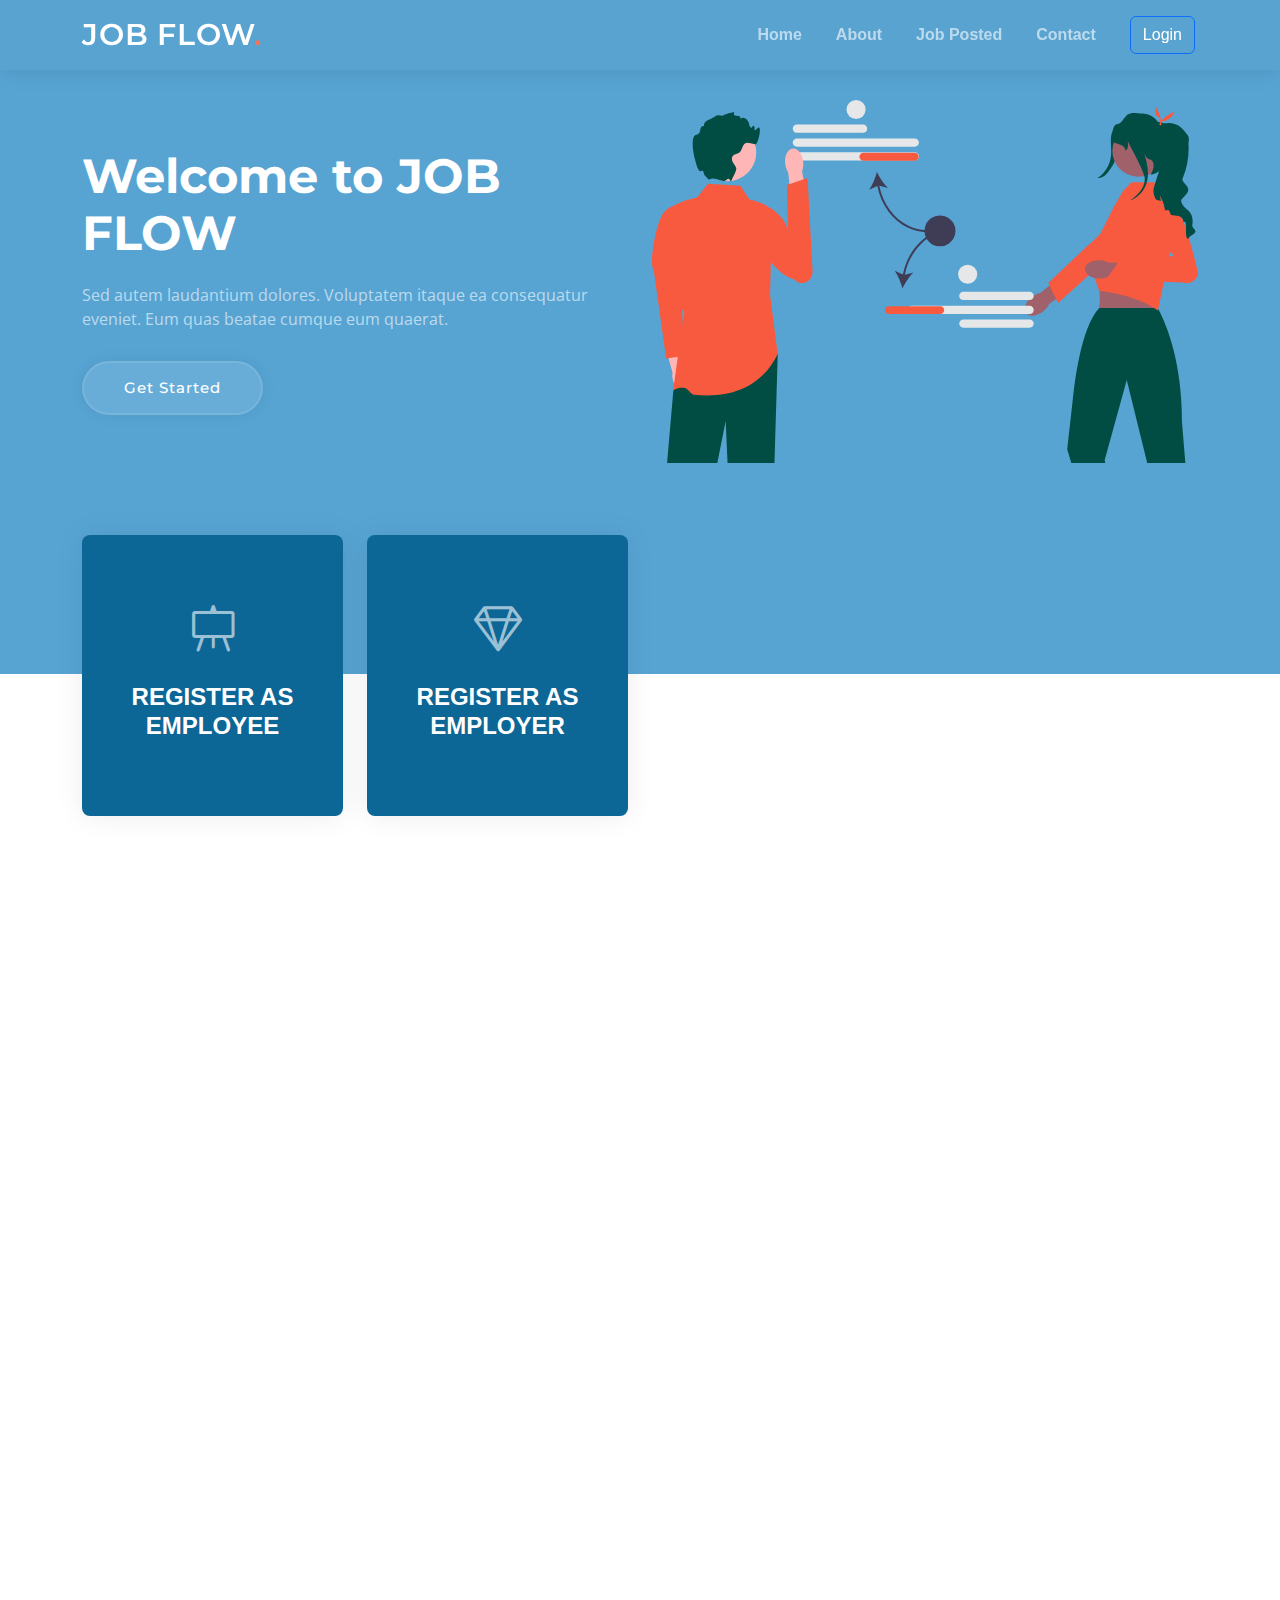
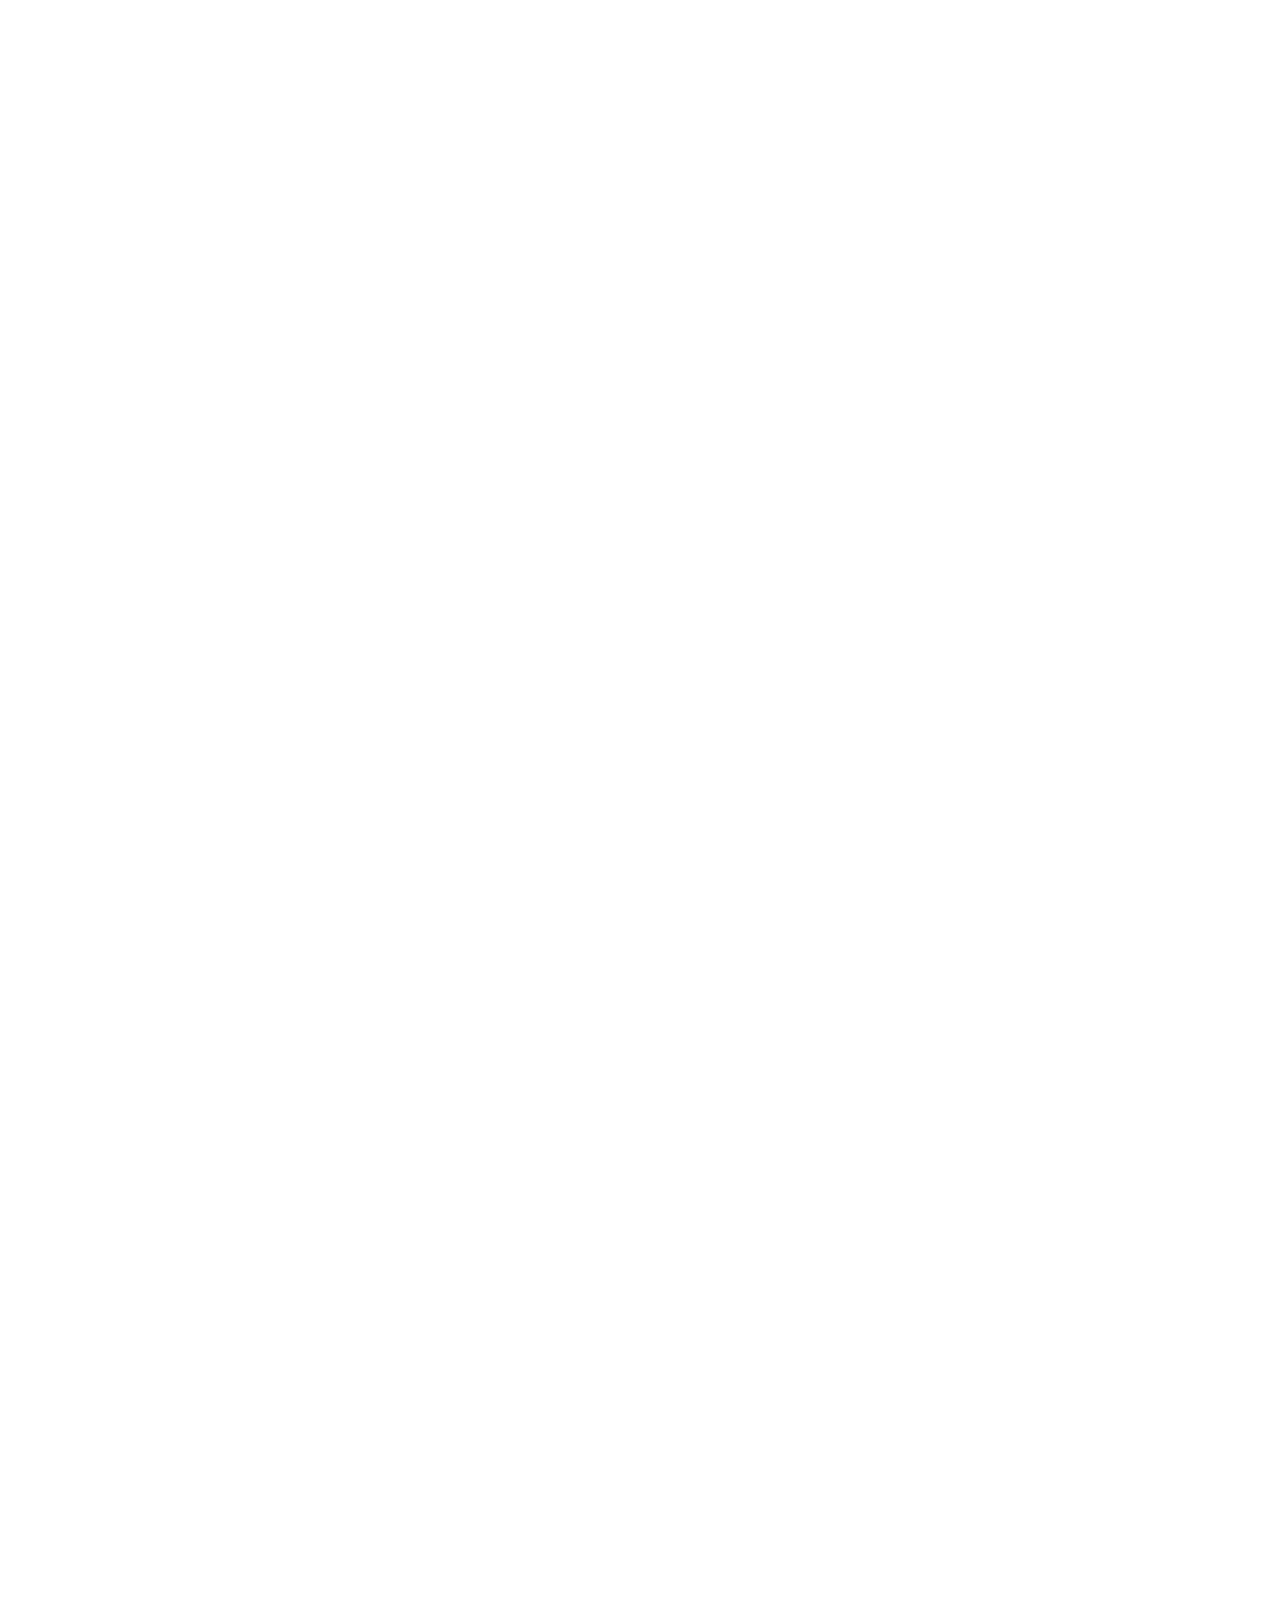
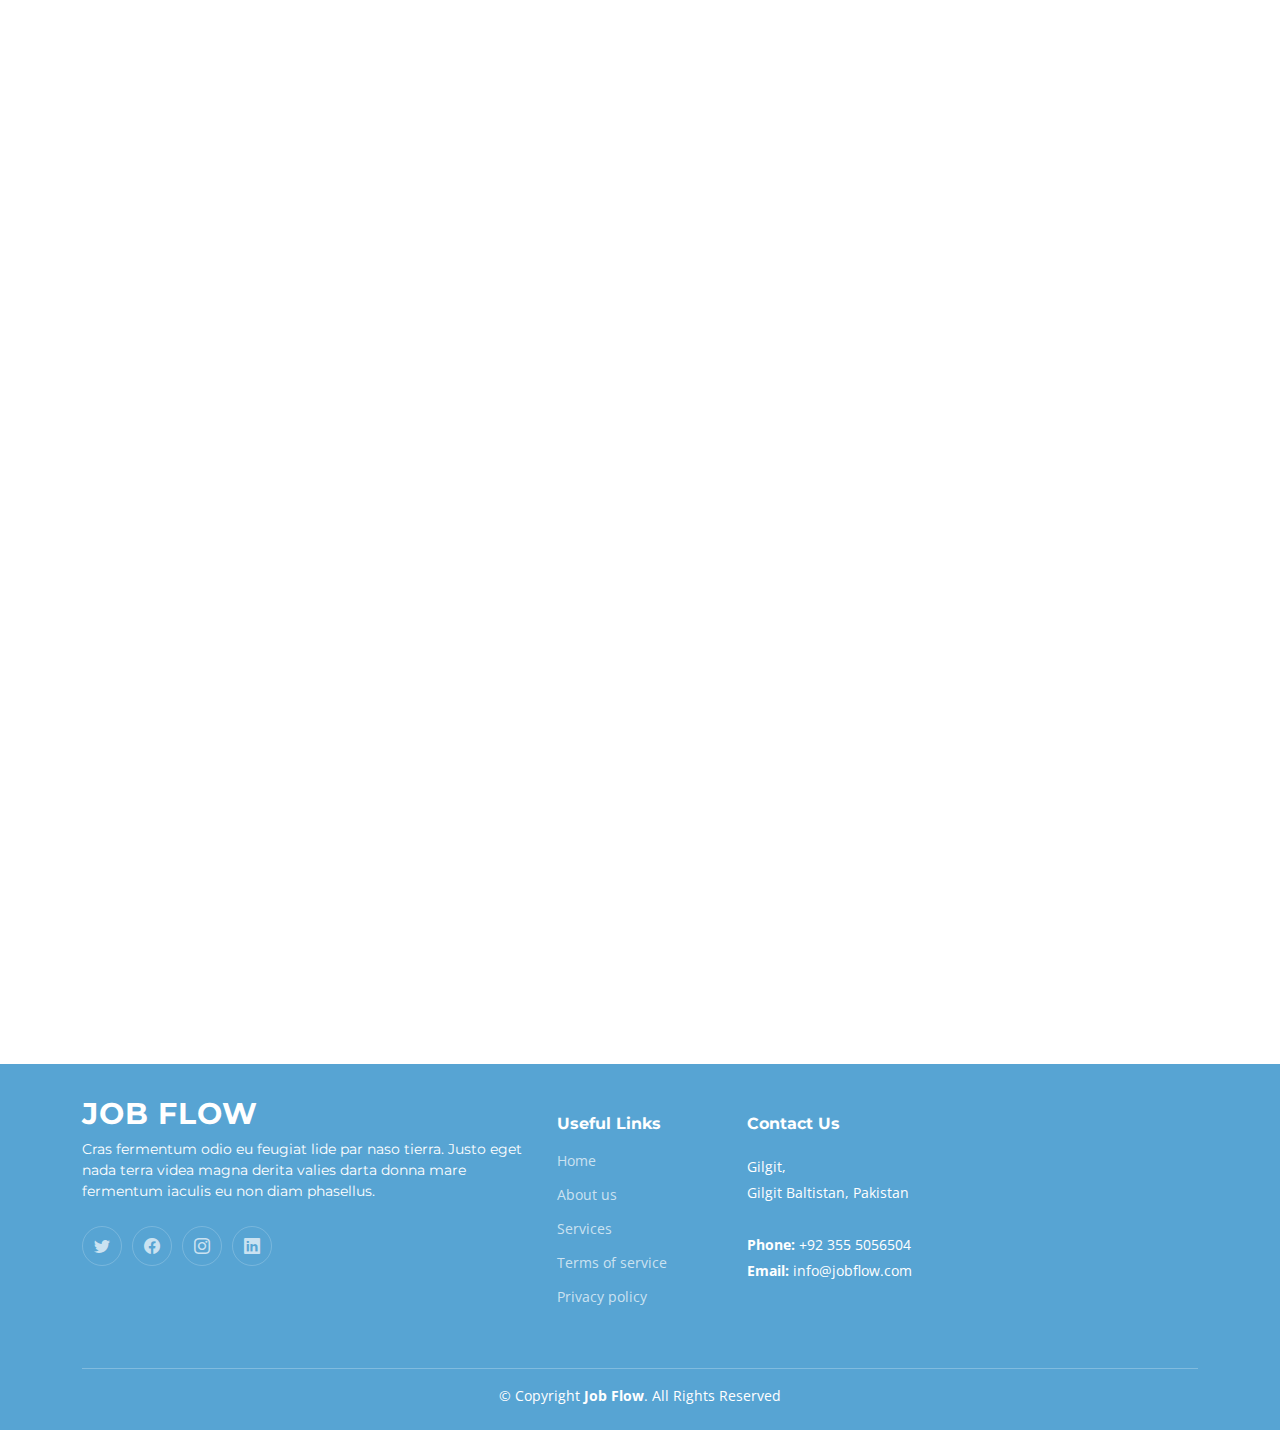
==== index.html @ 8fb9b3c7 "first changes" ====
<!DOCTYPE html>
<html lang="en">

<head>
  <meta charset="utf-8">
  <meta content="width=device-width, initial-scale=1.0" name="viewport">

  <title>JOb Flow</title>
  <meta content="" name="description">
  <meta content="" name="keywords">

  <!-- Favicons -->
  

  <!-- Google Fonts -->
  <link rel="preconnect" href="https://fonts.googleapis.com">
  <link rel="preconnect" href="https://fonts.gstatic.com" crossorigin>
  <link href="https://fonts.googleapis.com/css2?family=Open+Sans:ital,wght@0,300;0,400;0,500;0,600;0,700;1,300;1,400;1,600;1,700&family=Montserrat:ital,wght@0,300;0,400;0,500;0,600;0,700;1,300;1,400;1,500;1,600;1,700&family=Raleway:ital,wght@0,300;0,400;0,500;0,600;0,700;1,300;1,400;1,500;1,600;1,700&display=swap" rel="stylesheet">

  <!-- Vendor CSS Files -->
  <link href="assets/vendor/bootstrap/css/bootstrap.min.css" rel="stylesheet">
  <link href="assets/vendor/bootstrap-icons/bootstrap-icons.css" rel="stylesheet">
  <link href="assets/vendor/aos/aos.css" rel="stylesheet">
  <link href="assets/vendor/glightbox/css/glightbox.min.css" rel="stylesheet">
  <link href="assets/vendor/swiper/swiper-bundle.min.css" rel="stylesheet">

  <!-- Template Main CSS File -->
  <link href="assets/css/main.css" rel="stylesheet">

</head>

<body>

  <!-- ======= Header ======= -->
  <section id="topbar" class="topbar d-flex align-items-center">
    <div class="container d-flex justify-content-center justify-content-md-between">
      <div class="contact-info d-flex align-items-center">
        <i class="bi bi-envelope d-flex align-items-center"><a href="mailto:contact@example.com">contact@example.com</a></i>
        <i class="bi bi-phone d-flex align-items-center ms-4"><span>+1 5589 55488 55</span></i>
      </div>
      <div class="social-links d-none d-md-flex align-items-center">
        <a href="#" class="twitter"><i class="bi bi-twitter"></i></a>
        <a href="#" class="facebook"><i class="bi bi-facebook"></i></a>
        <a href="#" class="instagram"><i class="bi bi-instagram"></i></a>
        <a href="#" class="linkedin"><i class="bi bi-linkedin"></i></i></a>
      </div>
    </div>
  </section><!-- End Top Bar -->

  <header id="header" class="header d-flex align-items-center">

    <div class="container-fluid container-xl d-flex align-items-center justify-content-between">
      <a href="index.html" class="logo d-flex align-items-center">
        <!-- Uncomment the line below if you also wish to use an image logo -->
        <!-- <img src="assets/img/logo.png" alt=""> -->
        <h1>JOB FLOW<span>.</span></h1>
      </a>
      <nav id="navbar" class="navbar">
        <ul>
          <li><a href="#hero">Home</a></li>
          <li><a href="#about">About</a></li>
          <li><a href="./jobs.html">Job Posted</a></li>


          <li><a href="#contact">Contact</a></li>
          
         
            <!-- <li><a href="./register.html" class=""><button class="btn btn-outline-primary text-light text-capitalize ">login/register as Employee</button></a></li> -->
            <li><a href="./login.html" class=""><button class="btn btn-outline-primary text-white text-capitalize">login</button></a></li>
          
          </li>
        </ul>
      </nav><!-- .navbar -->

      <i class="mobile-nav-toggle mobile-nav-show bi bi-list"></i>
      <i class="mobile-nav-toggle mobile-nav-hide d-none bi bi-x"></i>

    </div>
  </header><!-- End Header -->
  <!-- End Header -->

  <!-- ======= Hero Section ======= -->
  <section id="hero" class="hero">
    <div class="container position-relative">
      <div class="row gy-5" data-aos="fade-in">
        <div class="col-lg-6 order-2 order-lg-1 d-flex flex-column justify-content-center text-center text-lg-start">
          <h2>Welcome to <span>JOB FLOW</span></h2>
          <p>Sed autem laudantium dolores. Voluptatem itaque ea consequatur eveniet. Eum quas beatae cumque eum quaerat.</p>
          <div class="d-flex justify-content-center justify-content-lg-start">
            <a href="#about" class="btn-get-started">Get Started</a>
            <!-- <a href="https://www.youtube.com/watch?v=LXb3EKWsInQ" class="glightbox btn-watch-video d-flex align-items-center"><i class="bi bi-play-circle"></i><span>Watch Video</span></a> -->
          </div>
        </div>
        <div class="col-lg-6 order-1 order-lg-2">
          <img src="assets/img/hero-img.svg" class="img-fluid" alt="" data-aos="zoom-out" data-aos-delay="100">
        </div>
      </div>
    </div>

    <div class="icon-boxes position-relative">
      <div class="container position-relative">
        <div class="row gy-4 mt-5">

          <div class="col-xl-3 col-md-6" data-aos="fade-up" data-aos-delay="100">
            <div class="icon-box">
              <div class="icon"><i class="bi bi-easel"></i></div>
              <h4 class="title"><a href="./register.html" class="stretched-link">REGISTER AS EMPLOYEE</a></h4>
            </div>
          </div><!--End Icon Box -->

          <div class="col-xl-3 col-md-6" data-aos="fade-up" data-aos-delay="200">
            <div class="icon-box">
              <div class="icon"><i class="bi bi-gem"></i></div>
              <h4 class="title"><a href="./emploter.html" class="stretched-link">REGISTER AS EMPLOYER</a></h4>
            </div>
          </div><!--End Icon Box -->

          

        </div>
      </div>
    </div>

    </div>
  </section>
  <!-- End Hero Section -->

  <main id="main">

    <!-- ======= About Us Section ======= -->
    <section id="about" class="about">
      <div class="container" data-aos="fade-up">

        <div class="section-header">
          <h2>About Us</h2>
          <p>At Job Flow, we are dedicated to revolutionizing the way individuals navigate their professional journeys. As an innovative online hearing company, we recognize the crucial role that effective communication plays in the employment landscape. Our platform serves as a dynamic bridge, connecting talented individuals with exciting career opportunities through streamlined and accessible virtual processes.</p>
        </div>

        <div class="row gy-4">
          <div class="col-lg-6">
            <!-- <h3>Voluptatem dignissimos provident quasi corporis</h3> -->
            <img src="assets/img/about.jpg" class="img-fluid rounded-4 mb-4" alt="">
           
            <h3>OUR MISSION</h3>
            <p>Our mission at Job Flow is to empower individuals to take control of their careers and help organizations discover the right talent seamlessly. We aim to create a virtual space that fosters meaningful connections, propelling careers forward and contributing to the growth of businesses.</p>
            <ul class="list-unstyled">
              <h3>Why Choose Job Flow</h3>
              <li><i class="bi bi-check-circle-fill"  style="color: rgb(14, 149, 186);"></i> <span class="text-primary fw-bold ps-1">Accessibility</span></li>
              <p> Access job opportunities and talent from anywhere, breaking down traditional barriers.</p>
              <li><i class="bi bi-check-circle-fill"  style="color: rgb(14, 149, 186);"></i><span class="text-primary fw-bold ps-1">Efficiency</span> </li>
              <p> Streamline your hiring process, saving time and resources.</p>
              <li><i class="bi bi-check-circle-fill" style="color: rgb(14, 149, 186);"></i><span class="text-primary fw-bold ps-1">Inclusivity</span> </li>
              <p>Foster a diverse workforce by eliminating geographical constraints.</p>
              <li><i class="bi bi-check-circle-fill"  style="color: rgb(14, 149, 186);"></i><span class="text-primary fw-bold ps-1">Privacy</span> </li>
              <p>Trust in our commitment to keeping your information confidential and secure.</p>
              
            </ul>
          </div>
          <div class="col-lg-6">
            <div class="content ps-0 ps-lg-5">
              <p class="fst-italic">
                Lorem ipsum dolor sit amet, consectetur adipiscing elit, sed do eiusmod tempor incididunt ut labore et dolore
                magna aliqua.
              </p>
              <ul>
                <li><i class="bi bi-check-circle-fill"></i> Virtual Hearings:</li>
                <p>Job Flow eliminates geographical barriers by offering virtual hearings. Candidates can participate in interviews, assessments, and discussions from the comfort of their own space, fostering a more inclusive and efficient hiring process.</p>
                <li><i class="bi bi-check-circle-fill"></i> Cutting-edge Technology:</li>
                <p>We leverage state-of-the-art technology to ensure a seamless and user-friendly experience for both employers and candidates. Our platform integrates advanced audio and video tools to facilitate clear communication during online hearings.

                </p>
                <li><i class="bi bi-check-circle-fill"></i> Privacy and Security: </li>
                <p>At Job Flow, we understand the importance of confidentiality in the job search process. Our robust security measures safeguard all personal and professional information, providing a secure environment for candidates and employers alike.

                </p>
                <li><i class="bi bi-check-circle-fill"></i> Efficient Recruitment Process: </li>
                <p>We streamline the recruitment process, saving time and resources for both employers and candidates. Through Job Flow, companies can identify top talent efficiently, while job seekers can explore diverse opportunities without unnecessary delays.

                </p>

              </ul>
              

              <div class="position-relative mt-4">
                <img src="assets/img/about-2.jpg" class="img-fluid rounded-4" alt="">
                <a href="https://www.youtube.com/watch?v=LXb3EKWsInQ" class="glightbox play-btn"></a>
              </div>
            </div>
          </div>
        </div>
<hr>
      </div>
    </section><!-- End About Us Section -->







    <!--===== recenet jobs section ======== -->

   


    <!--===== recenet jobs section end here ======== -->

    <!-- ======= Clients Section ======= -->
    <section id="clients" class="clients">
      <div class="container" data-aos="zoom-out">

        <div class="clients-slider swiper">
          <div class="swiper-wrapper align-items-center">
            <div class="swiper-slide"><img src="assets/img/clients/client-1.png" class="img-fluid" alt=""></div>
            <div class="swiper-slide"><img src="assets/img/clients/client-2.png" class="img-fluid" alt=""></div>
            <div class="swiper-slide"><img src="assets/img/clients/client-3.png" class="img-fluid" alt=""></div>
            <div class="swiper-slide"><img src="assets/img/clients/client-4.png" class="img-fluid" alt=""></div>
            <div class="swiper-slide"><img src="assets/img/clients/client-5.png" class="img-fluid" alt=""></div>
            <div class="swiper-slide"><img src="assets/img/clients/client-6.png" class="img-fluid" alt=""></div>
            <div class="swiper-slide"><img src="assets/img/clients/client-7.png" class="img-fluid" alt=""></div>
            <div class="swiper-slide"><img src="assets/img/clients/client-8.png" class="img-fluid" alt=""></div>
          </div>
        </div>

      </div>
    </section><!-- End Clients Section -->

    <!-- ======= Stats Counter Section ======= -->
    <section id="stats-counter" class="stats-counter">
      <div class="container" data-aos="fade-up">

        <div class="row gy-4 align-items-center">

          <div class="col-lg-6">
            <img src="assets/img/stats-img.svg" alt="" class="img-fluid">
          </div>

          <div class="col-lg-6">

            <div class="stats-item d-flex align-items-center">
              <span data-purecounter-start="0" data-purecounter-end="232" data-purecounter-duration="1" class="purecounter"></span>
              <p><strong>Happy Clients</strong> consequuntur quae diredo para mesta</p>
            </div><!-- End Stats Item -->

            <div class="stats-item d-flex align-items-center">
              <span data-purecounter-start="0" data-purecounter-end="521" data-purecounter-duration="1" class="purecounter"></span>
              <p><strong> Total Employees</strong> adipisci atque cum quia aut</p>
            </div><!-- End Stats Item -->

            <div class="stats-item d-flex align-items-center">
              <span data-purecounter-start="0" data-purecounter-end="453" data-purecounter-duration="1" class="purecounter"></span>
              <p><strong>Total Employers</strong> aut commodi quaerat</p>
            </div><!-- End Stats Item -->

          </div>

        </div>

      </div>
    </section><!-- End Stats Counter Section -->

   

    <!-- ======= Testimonials Section ======= -->
    <section id="testimonials" class="testimonials">
      <div class="container" data-aos="fade-up">

        <div class="section-header">
          <h2>Testimonials</h2>
          <p>Discover what others are saying about Job Flow - Where seamless connections meet transformative career experiences. Read our reviews to unlock the potential of your professional journey</p>
        </div>

        <div class="slides-3 swiper" data-aos="fade-up" data-aos-delay="100">
          <div class="swiper-wrapper">

            <div class="swiper-slide">
              <div class="testimonial-wrap">
                <div class="testimonial-item">
                  <div class="d-flex align-items-center">
                    <img src="assets/img/testimonials/testimonials-1.jpg" class="testimonial-img flex-shrink-0" alt="">
                    <div>
                      <h3>Saul Goodman</h3>
                      <h4>Ceo &amp; Founder</h4>
                      <div class="stars">
                        <i class="bi bi-star-fill"></i><i class="bi bi-star-fill"></i><i class="bi bi-star-fill"></i><i class="bi bi-star-fill"></i><i class="bi bi-star-fill"></i>
                      </div>
                    </div>
                  </div>
                  <p>
                    <i class="bi bi-quote quote-icon-left"></i>
                    Proin iaculis purus consequat sem cure digni ssim donec porttitora entum suscipit rhoncus. Accusantium quam, ultricies eget id, aliquam eget nibh et. Maecen aliquam, risus at semper.
                    <i class="bi bi-quote quote-icon-right"></i>
                  </p>
                </div>
              </div>
            </div><!-- End testimonial item -->

            <div class="swiper-slide">
              <div class="testimonial-wrap">
                <div class="testimonial-item">
                  <div class="d-flex align-items-center">
                    <img src="assets/img/testimonials/testimonials-2.jpg" class="testimonial-img flex-shrink-0" alt="">
                    <div>
                      <h3>Sara Wilsson</h3>
                      <h4>Designer</h4>
                      <div class="stars">
                        <i class="bi bi-star-fill"></i><i class="bi bi-star-fill"></i><i class="bi bi-star-fill"></i><i class="bi bi-star-fill"></i><i class="bi bi-star-fill"></i>
                      </div>
                    </div>
                  </div>
                  <p>
                    <i class="bi bi-quote quote-icon-left"></i>
                    Export tempor illum tamen malis malis eram quae irure esse labore quem cillum quid cillum eram malis quorum velit fore eram velit sunt aliqua noster fugiat irure amet legam anim culpa.
                    <i class="bi bi-quote quote-icon-right"></i>
                  </p>
                </div>
              </div>
            </div><!-- End testimonial item -->

            <div class="swiper-slide">
              <div class="testimonial-wrap">
                <div class="testimonial-item">
                  <div class="d-flex align-items-center">
                    <img src="assets/img/testimonials/testimonials-3.jpg" class="testimonial-img flex-shrink-0" alt="">
                    <div>
                      <h3>Jena Karlis</h3>
                      <h4>Store Owner</h4>
                      <div class="stars">
                        <i class="bi bi-star-fill"></i><i class="bi bi-star-fill"></i><i class="bi bi-star-fill"></i><i class="bi bi-star-fill"></i><i class="bi bi-star-fill"></i>
                      </div>
                    </div>
                  </div>
                  <p>
                    <i class="bi bi-quote quote-icon-left"></i>
                    Enim nisi quem export duis labore cillum quae magna enim sint quorum nulla quem veniam duis minim tempor labore quem eram duis noster aute amet eram fore quis sint minim.
                    <i class="bi bi-quote quote-icon-right"></i>
                  </p>
                </div>
              </div>
            </div><!-- End testimonial item -->

            <div class="swiper-slide">
              <div class="testimonial-wrap">
                <div class="testimonial-item">
                  <div class="d-flex align-items-center">
                    <img src="assets/img/testimonials/testimonials-4.jpg" class="testimonial-img flex-shrink-0" alt="">
                    <div>
                      <h3>Matt Brandon</h3>
                      <h4>Freelancer</h4>
                      <div class="stars">
                        <i class="bi bi-star-fill"></i><i class="bi bi-star-fill"></i><i class="bi bi-star-fill"></i><i class="bi bi-star-fill"></i><i class="bi bi-star-fill"></i>
                      </div>
                    </div>
                  </div>
                  <p>
                    <i class="bi bi-quote quote-icon-left"></i>
                    Fugiat enim eram quae cillum dolore dolor amet nulla culpa multos export minim fugiat minim velit minim dolor enim duis veniam ipsum anim magna sunt elit fore quem dolore.
                    <i class="bi bi-quote quote-icon-right"></i>
                  </p>
                </div>
              </div>
            </div><!-- End testimonial item -->

            <div class="swiper-slide">
              <div class="testimonial-wrap">
                <div class="testimonial-item">
                  <div class="d-flex align-items-center">
                    <img src="assets/img/testimonials/testimonials-5.jpg" class="testimonial-img flex-shrink-0" alt="">
                    <div>
                      <h3>John Larson</h3>
                      <h4>Entrepreneur</h4>
                      <div class="stars">
                        <i class="bi bi-star-fill"></i><i class="bi bi-star-fill"></i><i class="bi bi-star-fill"></i><i class="bi bi-star-fill"></i><i class="bi bi-star-fill"></i>
                      </div>
                    </div>
                  </div>
                  <p>
                    <i class="bi bi-quote quote-icon-left"></i>
                    Quis quorum aliqua sint quem legam fore sunt eram irure aliqua veniam tempor noster veniam enim culpa labore duis sunt culpa nulla illum cillum fugiat legam esse veniam culpa fore.
                    <i class="bi bi-quote quote-icon-right"></i>
                  </p>
                </div>
              </div>
            </div><!-- End testimonial item -->

          </div>
          <div class="swiper-pagination"></div>
        </div>

      </div>
    </section><!-- End Testimonials Section -->

   

   

   



    

    <!-- ======= Contact Section ======= -->
    <section id="contact" class="contact">
      <div class="container" data-aos="fade-up">

        <div class="section-header">
          <h2>Contact</h2>
          <p>Nulla dolorum nulla nesciunt rerum facere sed ut inventore quam porro nihil id ratione ea sunt quis dolorem dolore earum</p>
        </div>

        <div class="row gx-lg-0 gy-4">

          <div class="col-lg-4">

            <div class="info-container d-flex flex-column align-items-center justify-content-center">
              <div class="info-item d-flex">
                <i class="bi bi-geo-alt flex-shrink-0"></i>
                <div>
                  <h4>Location:</h4>
                  <p>Jutial Gilgit</p>
                </div>
              </div><!-- End Info Item -->

              <div class="info-item d-flex">
                <i class="bi bi-envelope flex-shrink-0"></i>
                <div>
                  <h4>Email:</h4>
                  <p>info@jobflow.com</p>
                </div>
              </div><!-- End Info Item -->

              <div class="info-item d-flex">
                <i class="bi bi-phone flex-shrink-0"></i>
                <div>
                  <h4>Call:</h4>
                  <p>+92 355 5056504</p>
                </div>
              </div><!-- End Info Item -->

              <div class="info-item d-flex">
                <i class="bi bi-clock flex-shrink-0"></i>
                <div>
                  <h4>Open Hours:</h4>
                  <p>Mon-Sat: 9AM - 11PM</p>
                </div>
              </div><!-- End Info Item -->
            </div>

          </div>

          <div class="col-lg-8">
            <form action="forms/contact.php" method="post" role="form" class="php-email-form">
              <div class="row">
                <div class="col-md-6 form-group">
                  <input type="text" name="name" class="form-control" id="name" placeholder="Your Name" required>
                </div>
                <div class="col-md-6 form-group mt-3 mt-md-0">
                  <input type="email" class="form-control" name="email" id="email" placeholder="Your Email" required>
                </div>
              </div>
              <div class="form-group mt-3">
                <input type="text" class="form-control" name="subject" id="subject" placeholder="Subject" required>
              </div>
              <div class="form-group mt-3">
                <textarea class="form-control" name="message" rows="7" placeholder="Message" required></textarea>
              </div>
              <div class="my-3">
                <div class="loading">Loading</div>
                <div class="error-message"></div>
                <div class="sent-message">Your message has been sent. Thank you!</div>
              </div>
              <div class="text-center"><button type="submit">Send Message</button></div>
            </form>
          </div><!-- End Contact Form -->

        </div>

      </div>
    </section><!-- End Contact Section -->

  </main><!-- End #main -->

  <!-- ======= Footer ======= -->
  <footer id="footer" class="footer">

    <div class="container">
      <div class="row gy-4">
        <div class="col-lg-5 col-md-12 footer-info">
          <a href="index.html" class="logo d-flex align-items-center">
            <span>JOB FLOW</span>
          </a>
          <p>Cras fermentum odio eu feugiat lide par naso tierra. Justo eget nada terra videa magna derita valies darta donna mare fermentum iaculis eu non diam phasellus.</p>
          <div class="social-links d-flex mt-4">
            <a href="#" class="twitter"><i class="bi bi-twitter"></i></a>
            <a href="#" class="facebook"><i class="bi bi-facebook"></i></a>
            <a href="#" class="instagram"><i class="bi bi-instagram"></i></a>
            <a href="#" class="linkedin"><i class="bi bi-linkedin"></i></a>
          </div>
        </div>

        <div class="col-lg-2 col-6 footer-links">
          <h4>Useful Links</h4>
          <ul>
            <li><a href="#">Home</a></li>
            <li><a href="#">About us</a></li>
            <li><a href="#">Services</a></li>
            <li><a href="#">Terms of service</a></li>
            <li><a href="#">Privacy policy</a></li>
          </ul>
        </div>

      

        <div class="col-lg-3 col-md-12 footer-contact text-center text-md-start">
          <h4>Contact Us</h4>
          <p>
             Gilgit,<br>
            Gilgit Baltistan, Pakistan<br><br>
            <strong>Phone:</strong> +92 355 5056504<br>
            <strong>Email:</strong> info@jobflow.com<br>
          </p>

        </div>

      </div>
    </div>



    <div class="container mt-4">

      <hr>
      <div class="copyright">
        &copy; Copyright <strong><span>Job Flow</span></strong>. All Rights Reserved
      </div>
      <div class="credits">
      
      </div>
    </div>

  </footer><!-- End Footer -->
  <!-- End Footer -->

  <a href="#" class="scroll-top d-flex align-items-center justify-content-center"><i class="bi bi-arrow-up-short"></i></a>
  <!-- Vendor JS Files -->
  <script src="assets/vendor/bootstrap/js/bootstrap.bundle.min.js"></script>
  <script src="assets/vendor/aos/aos.js"></script>
  <script src="assets/vendor/glightbox/js/glightbox.min.js"></script>
  <script src="assets/vendor/purecounter/purecounter_vanilla.js"></script>
  <script src="assets/vendor/swiper/swiper-bundle.min.js"></script>
  <script src="assets/vendor/isotope-layout/isotope.pkgd.min.js"></script>
  <script src="assets/vendor/php-email-form/validate.js"></script>

  <!-- Template Main JS File -->
  <script src="assets/js/main.js"></script>







</body>

</html>
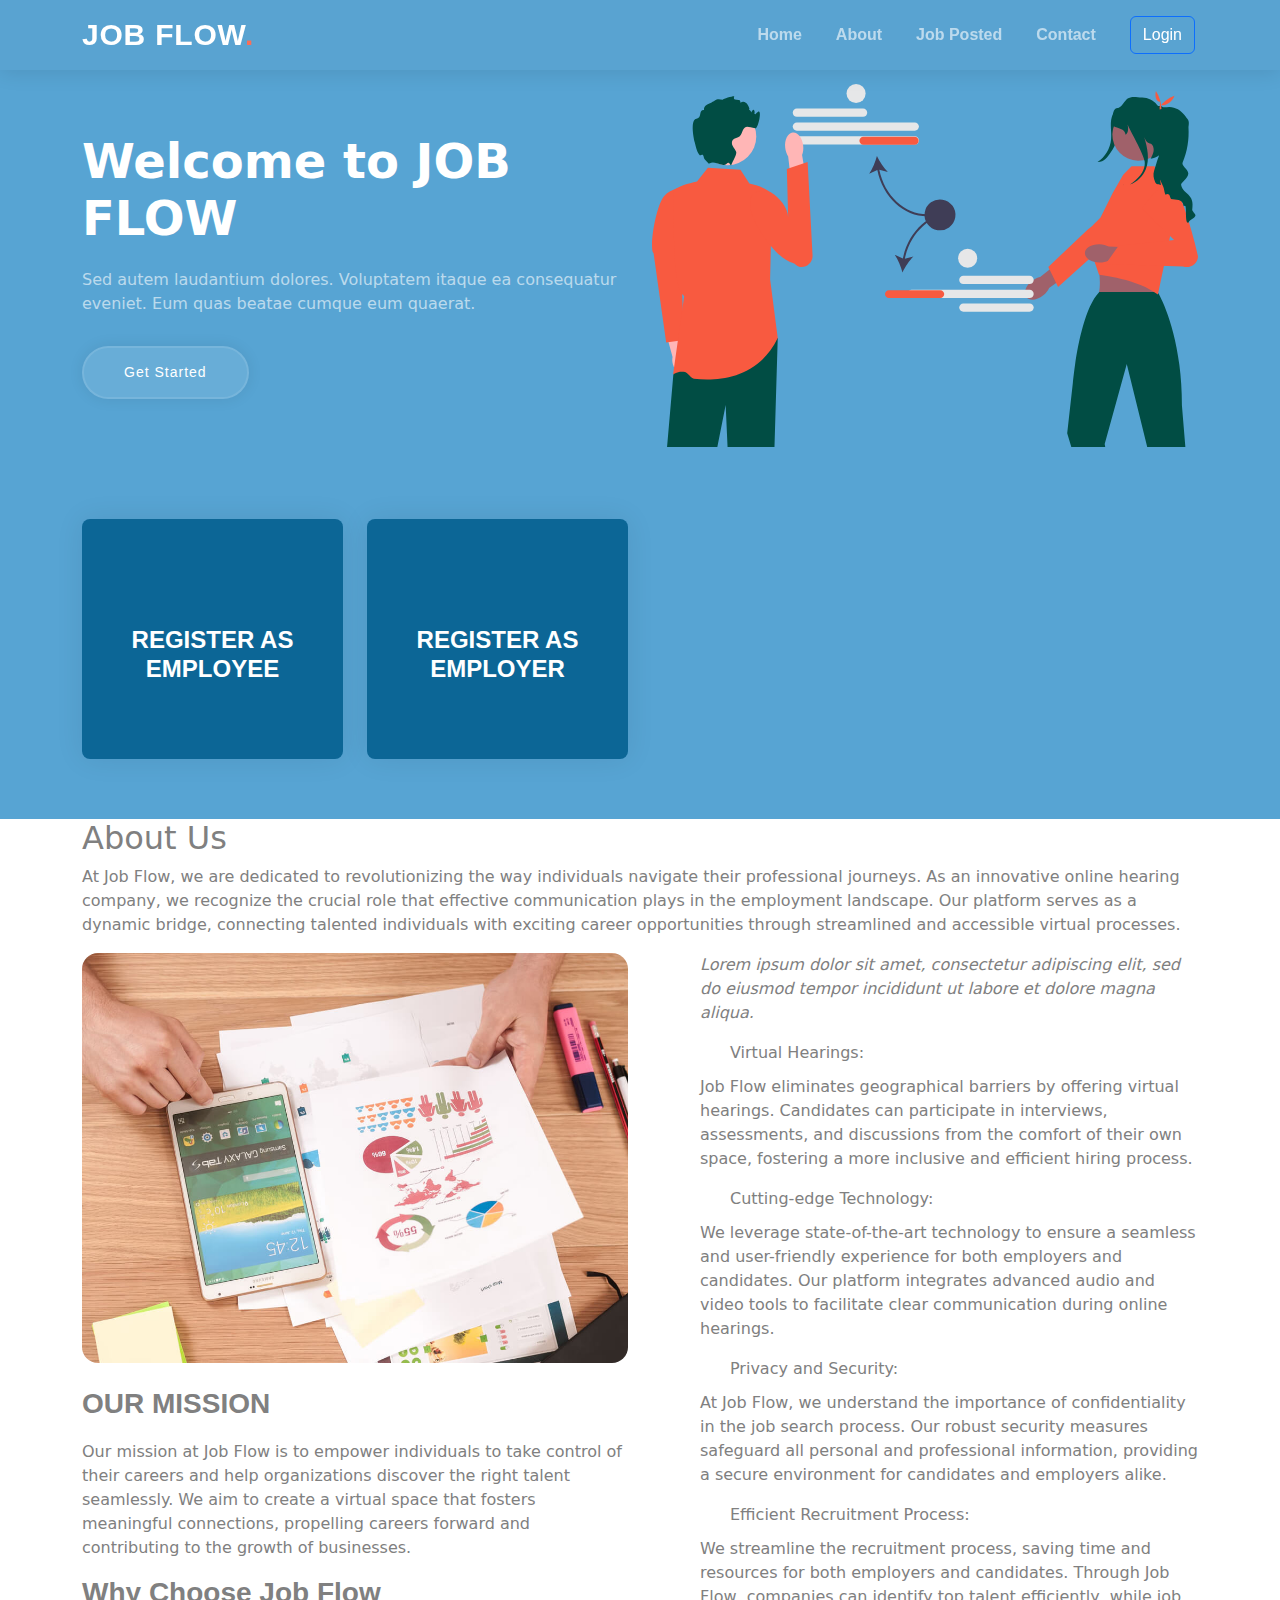
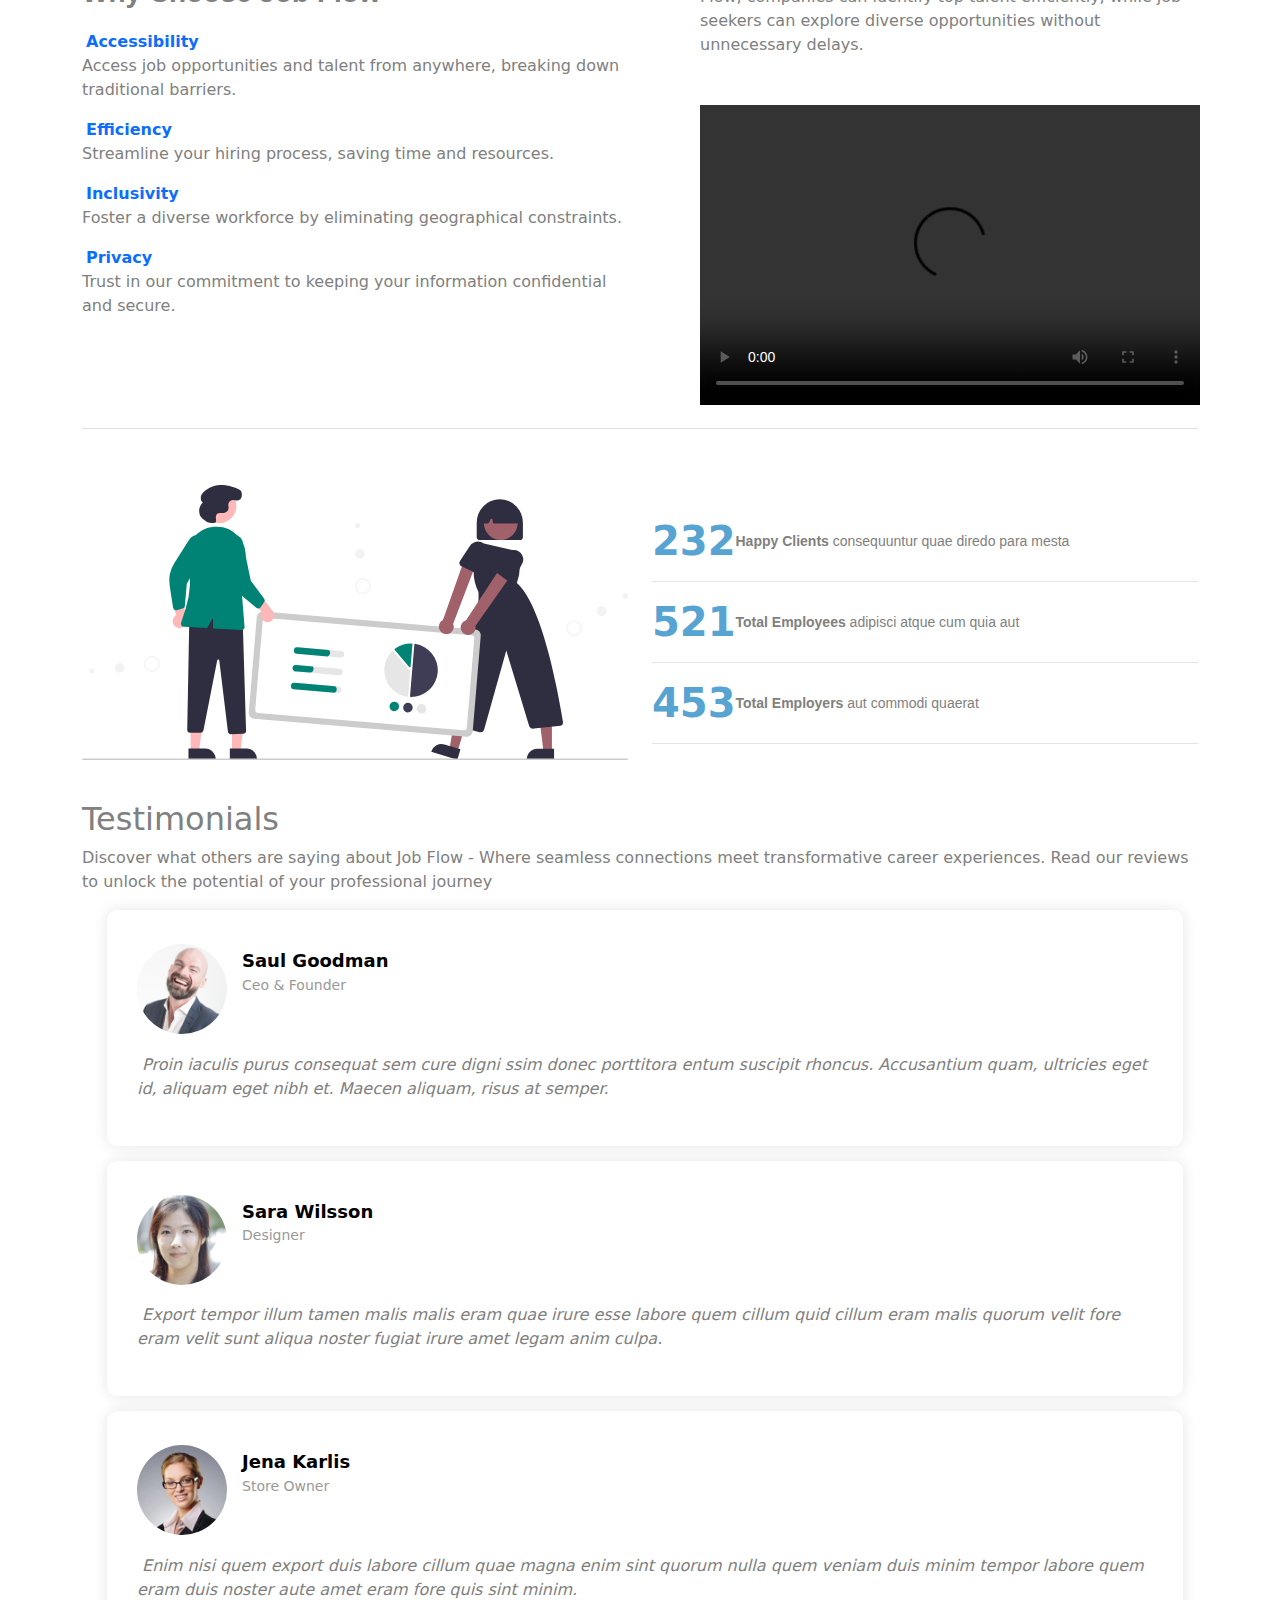
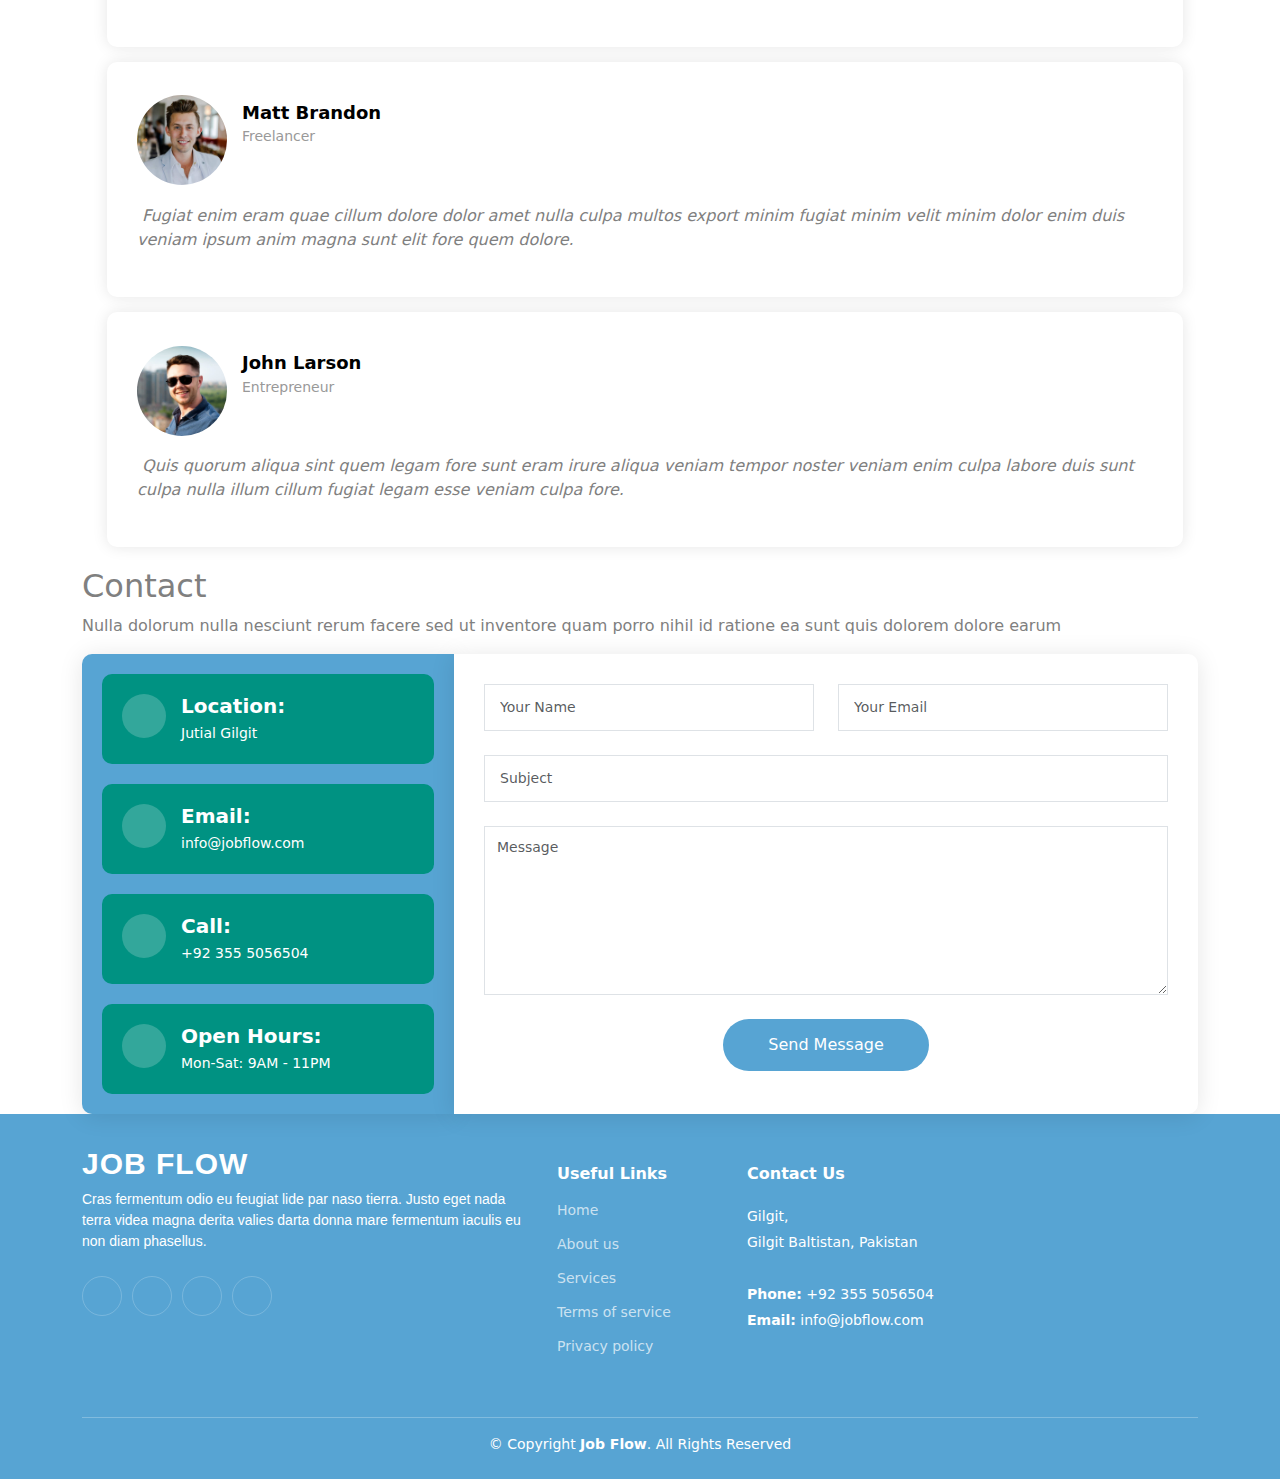
==== commit 35f7278d: "Final commit-1" ====
--- a/index.html
+++ b/index.html
@@ -9,20 +9,10 @@
   <meta content="" name="description">
   <meta content="" name="keywords">
 
-  <!-- Favicons -->
-  
-
-  <!-- Google Fonts -->
-  <link rel="preconnect" href="https://fonts.googleapis.com">
-  <link rel="preconnect" href="https://fonts.gstatic.com" crossorigin>
-  <link href="https://fonts.googleapis.com/css2?family=Open+Sans:ital,wght@0,300;0,400;0,500;0,600;0,700;1,300;1,400;1,600;1,700&family=Montserrat:ital,wght@0,300;0,400;0,500;0,600;0,700;1,300;1,400;1,500;1,600;1,700&family=Raleway:ital,wght@0,300;0,400;0,500;0,600;0,700;1,300;1,400;1,500;1,600;1,700&display=swap" rel="stylesheet">
-
   <!-- Vendor CSS Files -->
   <link href="assets/vendor/bootstrap/css/bootstrap.min.css" rel="stylesheet">
   <link href="assets/vendor/bootstrap-icons/bootstrap-icons.css" rel="stylesheet">
-  <link href="assets/vendor/aos/aos.css" rel="stylesheet">
-  <link href="assets/vendor/glightbox/css/glightbox.min.css" rel="stylesheet">
-  <link href="assets/vendor/swiper/swiper-bundle.min.css" rel="stylesheet">
+>
 
   <!-- Template Main CSS File -->
   <link href="assets/css/main.css" rel="stylesheet">
@@ -32,27 +22,11 @@
 <body>
 
   <!-- ======= Header ======= -->
-  <section id="topbar" class="topbar d-flex align-items-center">
-    <div class="container d-flex justify-content-center justify-content-md-between">
-      <div class="contact-info d-flex align-items-center">
-        <i class="bi bi-envelope d-flex align-items-center"><a href="mailto:contact@example.com">contact@example.com</a></i>
-        <i class="bi bi-phone d-flex align-items-center ms-4"><span>+1 5589 55488 55</span></i>
-      </div>
-      <div class="social-links d-none d-md-flex align-items-center">
-        <a href="#" class="twitter"><i class="bi bi-twitter"></i></a>
-        <a href="#" class="facebook"><i class="bi bi-facebook"></i></a>
-        <a href="#" class="instagram"><i class="bi bi-instagram"></i></a>
-        <a href="#" class="linkedin"><i class="bi bi-linkedin"></i></i></a>
-      </div>
-    </div>
-  </section><!-- End Top Bar -->
 
   <header id="header" class="header d-flex align-items-center">
 
     <div class="container-fluid container-xl d-flex align-items-center justify-content-between">
       <a href="index.html" class="logo d-flex align-items-center">
-        <!-- Uncomment the line below if you also wish to use an image logo -->
-        <!-- <img src="assets/img/logo.png" alt=""> -->
         <h1>JOB FLOW<span>.</span></h1>
       </a>
       <nav id="navbar" class="navbar">
@@ -60,87 +34,63 @@
           <li><a href="#hero">Home</a></li>
           <li><a href="#about">About</a></li>
           <li><a href="./jobs.html">Job Posted</a></li>
-
-
-          <li><a href="#contact">Contact</a></li>
-          
-         
-            <!-- <li><a href="./register.html" class=""><button class="btn btn-outline-primary text-light text-capitalize ">login/register as Employee</button></a></li> -->
-            <li><a href="./login.html" class=""><button class="btn btn-outline-primary text-white text-capitalize">login</button></a></li>
-          
-          </li>
+          <li><a href="#contact">Contact</a></li>          
+         <li><a href="./login.html" class=""><button class="btn btn-outline-primary text-white text-capitalize">login</button></a></li></li>
         </ul>
-      </nav><!-- .navbar -->
-
-      <i class="mobile-nav-toggle mobile-nav-show bi bi-list"></i>
-      <i class="mobile-nav-toggle mobile-nav-hide d-none bi bi-x"></i>
-
-    </div>
-  </header><!-- End Header -->
-  <!-- End Header -->
+      </nav>
+      <!-- .navbar -->
+      </div>
+  </header>  
+<!-- End Header -->
 
   <!-- ======= Hero Section ======= -->
   <section id="hero" class="hero">
     <div class="container position-relative">
-      <div class="row gy-5" data-aos="fade-in">
+      <div class="row gy-5">
         <div class="col-lg-6 order-2 order-lg-1 d-flex flex-column justify-content-center text-center text-lg-start">
           <h2>Welcome to <span>JOB FLOW</span></h2>
           <p>Sed autem laudantium dolores. Voluptatem itaque ea consequatur eveniet. Eum quas beatae cumque eum quaerat.</p>
           <div class="d-flex justify-content-center justify-content-lg-start">
             <a href="#about" class="btn-get-started">Get Started</a>
-            <!-- <a href="https://www.youtube.com/watch?v=LXb3EKWsInQ" class="glightbox btn-watch-video d-flex align-items-center"><i class="bi bi-play-circle"></i><span>Watch Video</span></a> -->
           </div>
         </div>
         <div class="col-lg-6 order-1 order-lg-2">
-          <img src="assets/img/hero-img.svg" class="img-fluid" alt="" data-aos="zoom-out" data-aos-delay="100">
+          <img src="assets/img/hero-img.svg" class="img-fluid" alt="">
         </div>
       </div>
     </div>
-
     <div class="icon-boxes position-relative">
       <div class="container position-relative">
         <div class="row gy-4 mt-5">
-
-          <div class="col-xl-3 col-md-6" data-aos="fade-up" data-aos-delay="100">
+          <div class="col-xl-3 col-md-6">
             <div class="icon-box">
               <div class="icon"><i class="bi bi-easel"></i></div>
               <h4 class="title"><a href="./register.html" class="stretched-link">REGISTER AS EMPLOYEE</a></h4>
             </div>
           </div><!--End Icon Box -->
-
-          <div class="col-xl-3 col-md-6" data-aos="fade-up" data-aos-delay="200">
+          <div class="col-xl-3 col-md-6">
             <div class="icon-box">
               <div class="icon"><i class="bi bi-gem"></i></div>
               <h4 class="title"><a href="./emploter.html" class="stretched-link">REGISTER AS EMPLOYER</a></h4>
             </div>
           </div><!--End Icon Box -->
-
-          
-
         </div>
       </div>
     </div>
-
     </div>
   </section>
   <!-- End Hero Section -->
-
   <main id="main">
-
     <!-- ======= About Us Section ======= -->
     <section id="about" class="about">
-      <div class="container" data-aos="fade-up">
-
+      <div class="container">
         <div class="section-header">
           <h2>About Us</h2>
           <p>At Job Flow, we are dedicated to revolutionizing the way individuals navigate their professional journeys. As an innovative online hearing company, we recognize the crucial role that effective communication plays in the employment landscape. Our platform serves as a dynamic bridge, connecting talented individuals with exciting career opportunities through streamlined and accessible virtual processes.</p>
         </div>
-
         <div class="row gy-4">
           <div class="col-lg-6">
-            <!-- <h3>Voluptatem dignissimos provident quasi corporis</h3> -->
             <img src="assets/img/about.jpg" class="img-fluid rounded-4 mb-4" alt="">
-           
             <h3>OUR MISSION</h3>
             <p>Our mission at Job Flow is to empower individuals to take control of their careers and help organizations discover the right talent seamlessly. We aim to create a virtual space that fosters meaningful connections, propelling careers forward and contributing to the growth of businesses.</p>
             <ul class="list-unstyled">
@@ -152,8 +102,7 @@
               <li><i class="bi bi-check-circle-fill" style="color: rgb(14, 149, 186);"></i><span class="text-primary fw-bold ps-1">Inclusivity</span> </li>
               <p>Foster a diverse workforce by eliminating geographical constraints.</p>
               <li><i class="bi bi-check-circle-fill"  style="color: rgb(14, 149, 186);"></i><span class="text-primary fw-bold ps-1">Privacy</span> </li>
-              <p>Trust in our commitment to keeping your information confidential and secure.</p>
-              
+              <p>Trust in our commitment to keeping your information confidential and secure.</p> 
             </ul>
           </div>
           <div class="col-lg-6">
@@ -167,110 +116,58 @@
                 <p>Job Flow eliminates geographical barriers by offering virtual hearings. Candidates can participate in interviews, assessments, and discussions from the comfort of their own space, fostering a more inclusive and efficient hiring process.</p>
                 <li><i class="bi bi-check-circle-fill"></i> Cutting-edge Technology:</li>
                 <p>We leverage state-of-the-art technology to ensure a seamless and user-friendly experience for both employers and candidates. Our platform integrates advanced audio and video tools to facilitate clear communication during online hearings.
-
                 </p>
                 <li><i class="bi bi-check-circle-fill"></i> Privacy and Security: </li>
                 <p>At Job Flow, we understand the importance of confidentiality in the job search process. Our robust security measures safeguard all personal and professional information, providing a secure environment for candidates and employers alike.
-
                 </p>
                 <li><i class="bi bi-check-circle-fill"></i> Efficient Recruitment Process: </li>
                 <p>We streamline the recruitment process, saving time and resources for both employers and candidates. Through Job Flow, companies can identify top talent efficiently, while job seekers can explore diverse opportunities without unnecessary delays.
-
                 </p>
-
               </ul>
-              
-
               <div class="position-relative mt-4">
                 <img src="assets/img/about-2.jpg" class="img-fluid rounded-4" alt="">
-                <a href="https://www.youtube.com/watch?v=LXb3EKWsInQ" class="glightbox play-btn"></a>
-              </div>
-            </div>
-          </div>
-        </div>
-<hr>
-      </div>
-    </section><!-- End About Us Section -->
-
-
-
-
-
-
-
-    <!--===== recenet jobs section ======== -->
-
-   
-
-
-    <!--===== recenet jobs section end here ======== -->
-
-    <!-- ======= Clients Section ======= -->
-    <section id="clients" class="clients">
-      <div class="container" data-aos="zoom-out">
-
-        <div class="clients-slider swiper">
-          <div class="swiper-wrapper align-items-center">
-            <div class="swiper-slide"><img src="assets/img/clients/client-1.png" class="img-fluid" alt=""></div>
-            <div class="swiper-slide"><img src="assets/img/clients/client-2.png" class="img-fluid" alt=""></div>
-            <div class="swiper-slide"><img src="assets/img/clients/client-3.png" class="img-fluid" alt=""></div>
-            <div class="swiper-slide"><img src="assets/img/clients/client-4.png" class="img-fluid" alt=""></div>
-            <div class="swiper-slide"><img src="assets/img/clients/client-5.png" class="img-fluid" alt=""></div>
-            <div class="swiper-slide"><img src="assets/img/clients/client-6.png" class="img-fluid" alt=""></div>
-            <div class="swiper-slide"><img src="assets/img/clients/client-7.png" class="img-fluid" alt=""></div>
-            <div class="swiper-slide"><img src="assets/img/clients/client-8.png" class="img-fluid" alt=""></div>
-          </div>
-        </div>
-
-      </div>
-    </section><!-- End Clients Section -->
-
-    <!-- ======= Stats Counter Section ======= -->
+                <video src="assets/test.mp4" controls width="500px" height="300px"></video>
+              </div>
+            </div>
+          </div>
+        </div>
+        <hr>
+      </div>
+    </section>
+    <!-- End About Us Section -->
+
+  <!-- ======= Stats Counter Section ======= -->
     <section id="stats-counter" class="stats-counter">
-      <div class="container" data-aos="fade-up">
-
+      <div class="container">
         <div class="row gy-4 align-items-center">
-
           <div class="col-lg-6">
             <img src="assets/img/stats-img.svg" alt="" class="img-fluid">
           </div>
-
           <div class="col-lg-6">
-
             <div class="stats-item d-flex align-items-center">
-              <span data-purecounter-start="0" data-purecounter-end="232" data-purecounter-duration="1" class="purecounter"></span>
+              <span >232</span>
               <p><strong>Happy Clients</strong> consequuntur quae diredo para mesta</p>
             </div><!-- End Stats Item -->
-
             <div class="stats-item d-flex align-items-center">
-              <span data-purecounter-start="0" data-purecounter-end="521" data-purecounter-duration="1" class="purecounter"></span>
+              <span >521</span>
               <p><strong> Total Employees</strong> adipisci atque cum quia aut</p>
             </div><!-- End Stats Item -->
-
             <div class="stats-item d-flex align-items-center">
-              <span data-purecounter-start="0" data-purecounter-end="453" data-purecounter-duration="1" class="purecounter"></span>
+              <span>453</span>
               <p><strong>Total Employers</strong> aut commodi quaerat</p>
             </div><!-- End Stats Item -->
-
-          </div>
-
-        </div>
-
+          </div>
+        </div>
       </div>
     </section><!-- End Stats Counter Section -->
-
-   
-
     <!-- ======= Testimonials Section ======= -->
     <section id="testimonials" class="testimonials">
-      <div class="container" data-aos="fade-up">
-
+      <div class="container" >
         <div class="section-header">
           <h2>Testimonials</h2>
           <p>Discover what others are saying about Job Flow - Where seamless connections meet transformative career experiences. Read our reviews to unlock the potential of your professional journey</p>
         </div>
-
-        <div class="slides-3 swiper" data-aos="fade-up" data-aos-delay="100">
+        <div class="slides-3 swiper" >
           <div class="swiper-wrapper">
 
             <div class="swiper-slide">
@@ -315,7 +212,8 @@
                   </p>
                 </div>
               </div>
-            </div><!-- End testimonial item -->
+            </div>
+            <!-- End testimonial item -->
 
             <div class="swiper-slide">
               <div class="testimonial-wrap">
@@ -359,7 +257,8 @@
                   </p>
                 </div>
               </div>
-            </div><!-- End testimonial item -->
+            </div>
+            <!-- End testimonial item -->
 
             <div class="swiper-slide">
               <div class="testimonial-wrap">
@@ -402,7 +301,7 @@
 
     <!-- ======= Contact Section ======= -->
     <section id="contact" class="contact">
-      <div class="container" data-aos="fade-up">
+      <div class="container" >
 
         <div class="section-header">
           <h2>Contact</h2>
@@ -545,13 +444,6 @@
   <a href="#" class="scroll-top d-flex align-items-center justify-content-center"><i class="bi bi-arrow-up-short"></i></a>
   <!-- Vendor JS Files -->
   <script src="assets/vendor/bootstrap/js/bootstrap.bundle.min.js"></script>
-  <script src="assets/vendor/aos/aos.js"></script>
-  <script src="assets/vendor/glightbox/js/glightbox.min.js"></script>
-  <script src="assets/vendor/purecounter/purecounter_vanilla.js"></script>
-  <script src="assets/vendor/swiper/swiper-bundle.min.js"></script>
-  <script src="assets/vendor/isotope-layout/isotope.pkgd.min.js"></script>
-  <script src="assets/vendor/php-email-form/validate.js"></script>
-
   <!-- Template Main JS File -->
   <script src="assets/js/main.js"></script>
 
--- a/assets/css/main.css
+++ b/assets/css/main.css
@@ -38,208 +38,6 @@
   text-decoration: none;
 }
 
-h1,
-h2,
-h3,
-h4,
-h5,
-h6 {
-  font-family: var(--font-primary);
-}
-
-/*--------------------------------------------------------------
-# Sections & Section Header
---------------------------------------------------------------*/
-section {
-  padding: 60px 0;
-  overflow: hidden;
-}
-
-.sections-bg {
-  background-color: #f6f6f6;
-}
-
-.section-header {
-  text-align: center;
-  padding-bottom: 60px;
-}
-
-.section-header h2 {
-  font-size: 32px;
-  font-weight: 600;
-  margin-bottom: 20px;
-  padding-bottom: 20px;
-  position: relative;
-}
-
-.section-header h2:after {
-  content: "";
-  position: absolute;
-  display: block;
-  width: 50px;
-  height: 3px;
-  background: var(--color-primary);
-  left: 0;
-  right: 0;
-  bottom: 0;
-  margin: auto;
-}
-
-.section-header p {
-  margin-bottom: 0;
-  color: #6f6f6f;
-}
-
-/*--------------------------------------------------------------
-# Breadcrumbs
---------------------------------------------------------------*/
-.breadcrumbs .page-header {
-  padding: 60px 0 60px 0;
-  min-height: 20vh;
-  position: relative;
-  background-color: var(--color-primary);
-}
-
-.breadcrumbs .page-header h2 {
-  font-size: 56px;
-  font-weight: 500;
-  color: #fff;
-  font-family: var(--font-secondary);
-}
-
-.breadcrumbs .page-header p {
-  color: rgba(255, 255, 255, 0.8);
-}
-
-.breadcrumbs nav {
-  background-color: #f6f6f6;
-  padding: 20px 0;
-}
-
-.breadcrumbs nav ol {
-  display: flex;
-  flex-wrap: wrap;
-  list-style: none;
-  margin: 0;
-  padding: 0;
-  font-size: 16px;
-  font-weight: 600;
-  color: var(--color-default);
-}
-
-
-.breadcrumbs nav ol a:hover {
-  text-decoration: underline;
-}
-
-.breadcrumbs nav ol li+li {
-  padding-left: 10px;
-}
-
-.breadcrumbs nav ol li+li::before {
-  display: inline-block;
-  padding-right: 10px;
-  color: var(--color-secondary);
-  content: "/";
-}
-
-/*--------------------------------------------------------------
-# Scroll top button
---------------------------------------------------------------*/
-.scroll-top {
-  position: fixed;
-  visibility: hidden;
-  opacity: 0;
-  right: 15px;
-  bottom: -15px;
-  z-index: 99999;
-  border: 1px solid rgb(62, 125, 164);
-  background: var(--color-secondary);
-  width: 44px;
-  height: 44px;
-  border-radius: 50px;
-  transition: all 0.4s;
-}
-
-.scroll-top i {
-  font-size: 24px;
-  color: #fff;
-  line-height: 0;
-}
-
-.scroll-top:hover {
-  background: rgb(62, 125, 164);
-  color: #fff;
-}
-
-.scroll-top.active {
-  visibility: visible;
-  opacity: 1;
-  bottom: 15px;
-}
-
-
-/*--------------------------------------------------------------
-# Disable aos animation delay on mobile devices
---------------------------------------------------------------*/
-@media screen and (max-width: 768px) {
-  [data-aos-delay] {
-    transition-delay: 0 !important;
-  }
-}
-
-/*--------------------------------------------------------------
-# Header
---------------------------------------------------------------*/
-.topbar {
-  background: rgb(72, 151, 199);
-  height: 40px;
-  font-size: 14px;
-  transition: all 0.5s;
-  color: #fff;
-  padding: 0;
-}
-
-.topbar .contact-info i {
-  font-style: normal;
-  color: #fff;
-  line-height: 0;
-}
-
-.topbar .contact-info i a,
-.topbar .contact-info i span {
-  padding-left: 5px;
-  color: #fff;
-}
-
-@media (max-width: 575px) {
-
-  .topbar .contact-info i a,
-  .topbar .contact-info i span {
-    font-size: 13px;
-  }
-}
-
-.topbar .contact-info i a {
-  line-height: 0;
-  transition: 0.3s;
-}
-
-.topbar .contact-info i a:hover {
-  color: #fff;
-  text-decoration: underline;
-}
-
-.topbar .social-links a {
-  color: rgba(255, 255, 255, 0.7);
-  line-height: 0;
-  transition: 0.3s;
-  margin-left: 20px;
-}
-
-.topbar .social-links a:hover {
-  color: #fff;
-}
 
 .header {
   transition: all 0.5s;
@@ -285,10 +83,7 @@
 /*--------------------------------------------------------------
 # Desktop Navigation
 --------------------------------------------------------------*/
-@media (min-width: 1280px) {
-  .navbar {
-    padding: 0;
-  }
+
 
   .navbar ul {
     margin: 0;
@@ -327,33 +122,6 @@
     font-size: 12px;
     line-height: 0;
     margin-left: 5px;
-  }
-
-  .navbar>ul>li>a:before {
-    content: "";
-    position: absolute;
-    width: 100%;
-    height: 2px;
-    bottom: -6px;
-    left: 0;
-    background-color: var(--color-secondary);
-    visibility: hidden;
-    width: 0px;
-    transition: all 0.3s ease-in-out 0s;
-  }
-
-  .navbar a:hover:before,
-  .navbar li:hover>a:before,
-  .navbar .active:before {
-    visibility: visible;
-    width: 100%;
-  }
-
-  .navbar a:hover,
-  .navbar .active,
-  .navbar .active:focus,
-  .navbar li:hover>a {
-    color: #fff;
   }
 
   .navbar .dropdown ul {
@@ -412,30 +180,11 @@
     left: 100%;
     visibility: visible;
   }
-}
-
-@media (min-width: 1280px) and (max-width: 1366px) {
-  .navbar .dropdown .dropdown ul {
-    left: -90%;
-  }
-
-  .navbar .dropdown .dropdown:hover>ul {
-    left: -100%;
-  }
-}
-
-@media (min-width: 1280px) {
-
-  .mobile-nav-show,
-  .mobile-nav-hide {
-    display: none;
-  }
-}
 
 /*--------------------------------------------------------------
 # Mobile Navigation
 --------------------------------------------------------------*/
-@media (max-width: 1279px) {
+/* @media (max-width: 1279px) {
   .navbar {
     position: fixed;
     top: 0;
@@ -554,7 +303,7 @@
     background: rgba(0, 106, 93, 0.8);
     z-index: 9996;
   }
-}
+} */
 
 /*--------------------------------------------------------------
 # About Us Section
@@ -1051,10 +800,6 @@
   background-color: var(--color-primary);
 }
 
-@media (max-width: 767px) {
-  .testimonials .testimonial-wrap {
-    padding-left: 0;
-  }
 
   .testimonials .testimonial-item {
     padding: 30px;
@@ -1065,7 +810,7 @@
     position: static;
     left: auto;
   }
-}
+
 
 /*--------------------------------------------------------------
 # Portfolio Section
@@ -1099,13 +844,6 @@
 
 .portfolio .portfolio-flters li:last-child {
   margin-right: 0;
-}
-
-@media (max-width: 575px) {
-  .portfolio .portfolio-flters li {
-    font-size: 14px;
-    margin: 0 5px;
-  }
 }
 
 .portfolio .portfolio-wrap {
@@ -1198,13 +936,6 @@
   background-color: rgba(0, 0, 0, 0.6);
 }
 
-@media (max-width: 575px) {
-
-  .portfolio-details .swiper-button-prev,
-  .portfolio-details .swiper-button-next {
-    display: none;
-  }
-}
 
 .portfolio-details .portfolio-info h3 {
   font-size: 22px;
@@ -1531,11 +1262,6 @@
   border: 3px solid var(--color-primary);
 }
 
-@media (min-width: 992px) {
-  .pricing .featured {
-    transform: scale(1.15);
-  }
-}
 
 /*--------------------------------------------------------------
 # Frequently Asked Questions Section
@@ -1835,12 +1561,6 @@
   padding: 60px 0 0 0;
 }
 
-@media (min-width: 1365px) {
-  .hero {
-    background-attachment: fixed;
-  }
-}
-
 .hero h2 {
   font-size: 48px;
   font-weight: 700;
@@ -1893,32 +1613,16 @@
   color: #fff;
 }
 
-@media (max-width: 640px) {
-  .hero h2 {
-    font-size: 36px;
-  }
 
   .hero .btn-get-started,
   .hero .btn-watch-video {
     font-size: 14px;
   }
-}
 
 .hero .icon-boxes {
   padding-bottom: 60px;
 }
 
-@media (min-width: 1200px) {
-  .hero .icon-boxes:before {
-    content: "";
-    position: absolute;
-    bottom: 0;
-    left: 0;
-    right: 0;
-    height: calc(50% + 20px);
-    background-color: #fff;
-  }
-}
 
 .hero .icon-box {
   padding: 60px 30px;
@@ -2772,4 +2476,4 @@
     .google-icon {
   font-size: 18px;
   margin-bottom: 1px;
-}+}
